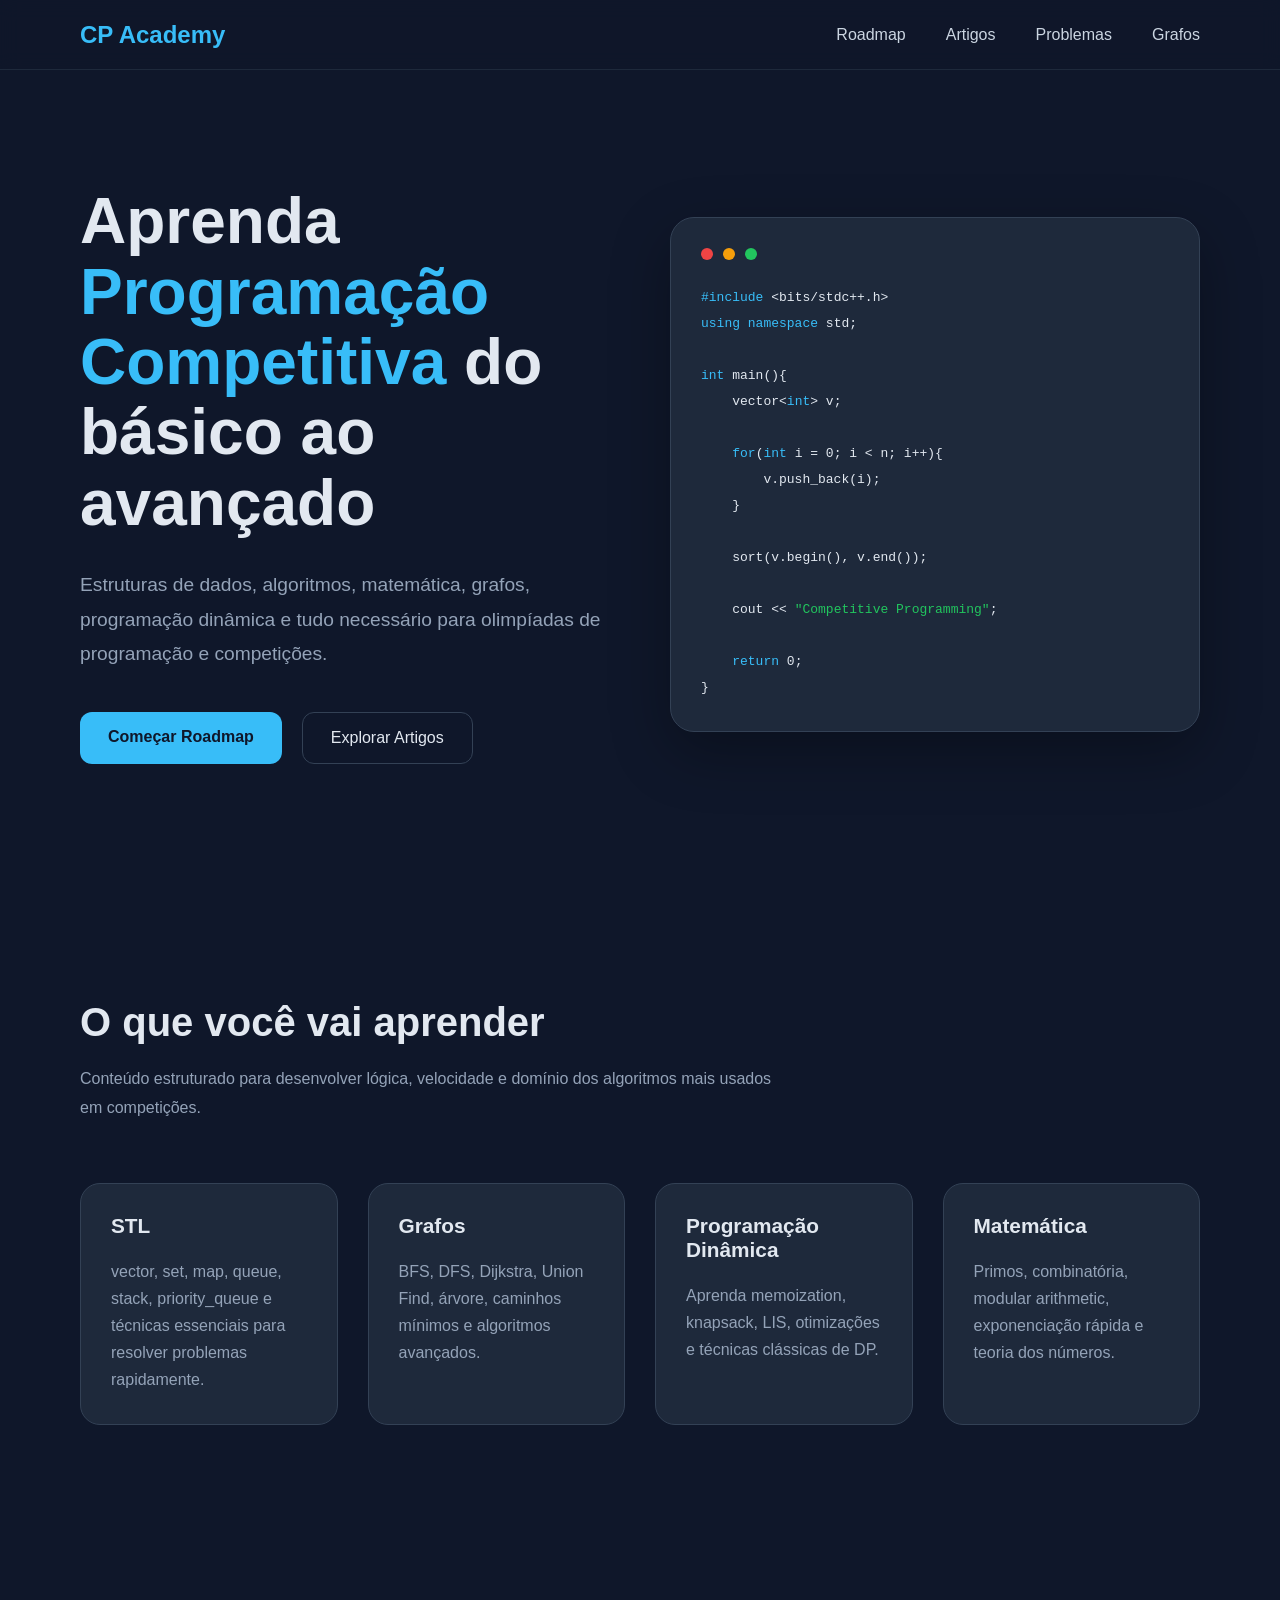
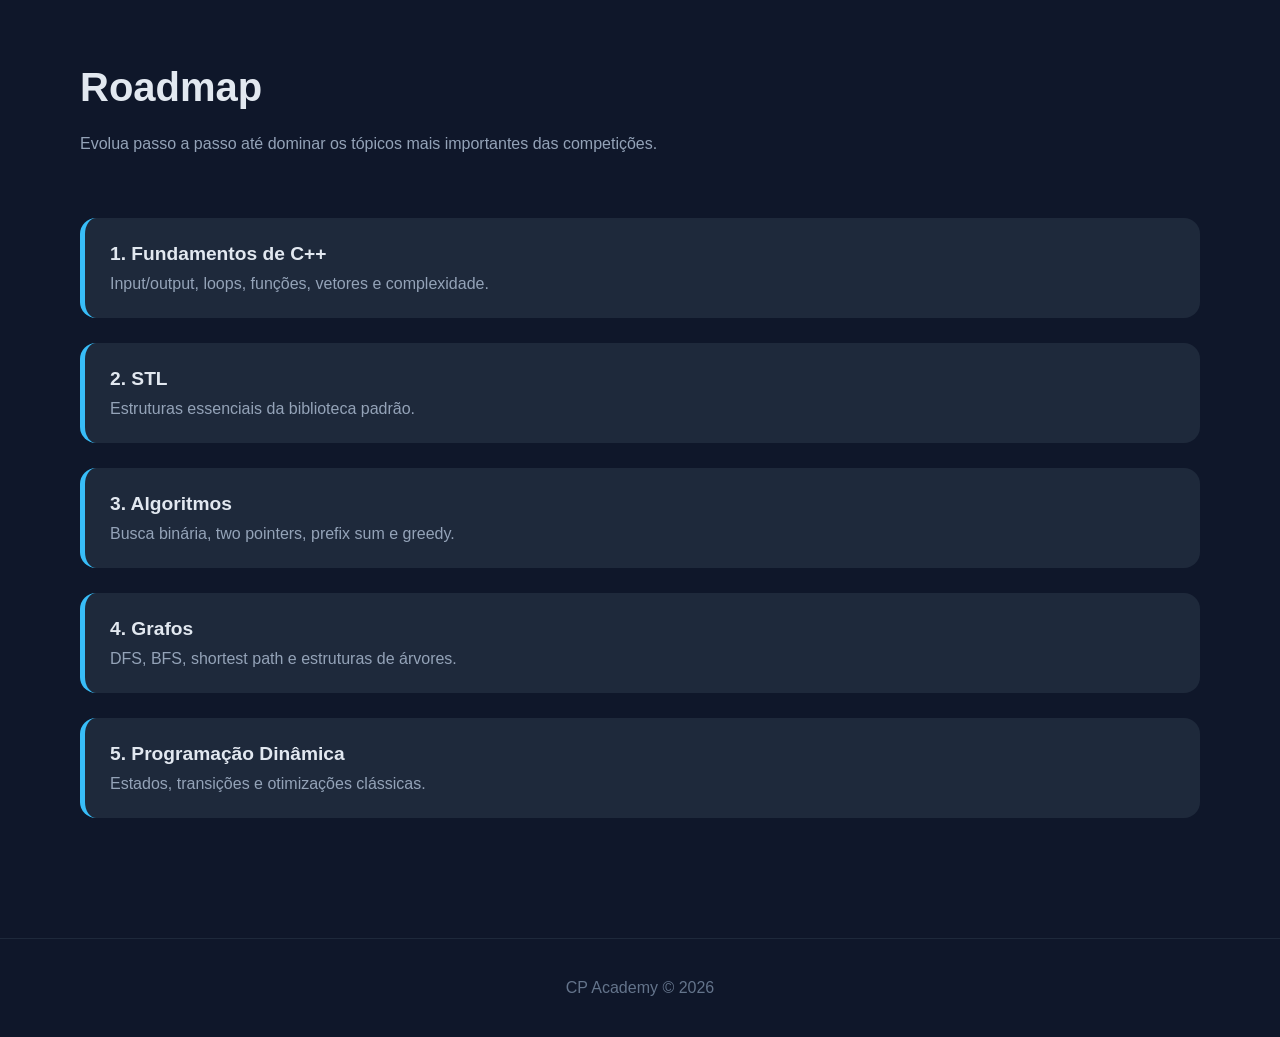
==== index.html @ 8ded0544 "adicionando as pastas" ====
<!DOCTYPE html>
<html lang="pt-BR">
<head>
    <meta charset="UTF-8" />
    <meta name="viewport" content="width=device-width, initial-scale=1.0" />

    <title>CP Academy</title>

    <link rel="stylesheet" href="assets/css/global.css" />
    <link rel="stylesheet" href="assets/css/layout.css" />

    <link rel="preconnect" href="https://fonts.googleapis.com">
    <link rel="preconnect" href="https://fonts.gstatic.com" crossorigin>

    <style>
        *{
            margin:0;
            padding:0;
            box-sizing:border-box;
        }

        body{
            background:#0F172A;
            color:#E2E8F0;
            font-family:Arial, Helvetica, sans-serif;
            overflow-x:hidden;
        }

        a{
            text-decoration:none;
            color:inherit;
        }

        .navbar{
            width:100%;
            height:70px;

            display:flex;
            align-items:center;
            justify-content:space-between;

            padding:0 80px;

            border-bottom:1px solid #1E293B;

            position:sticky;
            top:0;

            background:#0F172Aee;
            backdrop-filter:blur(10px);

            z-index:1000;
        }

        .logo{
            font-size:1.5rem;
            font-weight:700;
            color:#38BDF8;
        }

        .nav-links{
            display:flex;
            gap:40px;
        }

        .nav-links a{
            transition:0.2s;
            color:#CBD5E1;
        }

        .nav-links a:hover{
            color:#38BDF8;
        }

        .hero{
            width:100%;
            min-height:90vh;

            display:flex;
            align-items:center;
            justify-content:center;

            padding:80px;
        }

        .hero-content{
            max-width:1200px;
            width:100%;

            display:grid;
            grid-template-columns:1fr 1fr;
            gap:60px;
            align-items:center;
        }

        .hero-text h1{
            font-size:4rem;
            line-height:1.1;
            margin-bottom:30px;
        }

        .hero-text span{
            color:#38BDF8;
        }

        .hero-text p{
            color:#94A3B8;
            font-size:1.2rem;
            line-height:1.8;
            margin-bottom:40px;
        }

        .buttons{
            display:flex;
            gap:20px;
        }

        .primary-btn{
            background:#38BDF8;
            color:#0F172A;

            padding:16px 28px;

            border-radius:12px;

            font-weight:700;

            transition:0.2s;
        }

        .primary-btn:hover{
            transform:translateY(-2px);
        }

        .secondary-btn{
            border:1px solid #334155;

            padding:16px 28px;

            border-radius:12px;

            transition:0.2s;
        }

        .secondary-btn:hover{
            border-color:#38BDF8;
            color:#38BDF8;
        }

        .hero-card{
            background:#1E293B;

            border:1px solid #334155;

            border-radius:24px;

            padding:30px;

            box-shadow:0 20px 60px rgba(0,0,0,0.3);
        }

        .editor-top{
            display:flex;
            gap:10px;
            margin-bottom:25px;
        }

        .dot{
            width:12px;
            height:12px;
            border-radius:50%;
        }

        .red{
            background:#EF4444;
        }

        .yellow{
            background:#F59E0B;
        }

        .green{
            background:#22C55E;
        }

        .code{
            font-family:monospace;
            line-height:2;
            color:#E2E8F0;
        }

        .blue{
            color:#38BDF8;
        }

        .green-text{
            color:#22C55E;
        }

        .purple{
            color:#A78BFA;
        }

        .section{
            padding:120px 80px;
        }

        .section-title{
            font-size:2.5rem;
            margin-bottom:20px;
        }

        .section-subtitle{
            color:#94A3B8;
            margin-bottom:60px;
            max-width:700px;
            line-height:1.8;
        }

        .cards{
            display:grid;
            grid-template-columns:repeat(auto-fit,minmax(250px,1fr));
            gap:30px;
        }

        .card{
            background:#1E293B;

            border:1px solid #334155;

            border-radius:20px;

            padding:30px;

            transition:0.2s;
        }

        .card:hover{
            transform:translateY(-5px);
            border-color:#38BDF8;
        }

        .card h3{
            margin-bottom:20px;
            font-size:1.3rem;
        }

        .card p{
            color:#94A3B8;
            line-height:1.7;
        }

        .roadmap{
            display:flex;
            flex-direction:column;
            gap:25px;

            margin-top:50px;
        }

        .roadmap-item{
            background:#1E293B;

            border-left:5px solid #38BDF8;

            padding:25px;

            border-radius:16px;
        }

        .roadmap-item h4{
            margin-bottom:10px;
            font-size:1.2rem;
        }

        .roadmap-item p{
            color:#94A3B8;
        }

        footer{
            border-top:1px solid #1E293B;

            padding:40px 80px;

            color:#64748B;

            text-align:center;
        }

        @media(max-width:900px){

            .navbar{
                padding:0 25px;
            }

            .hero{
                padding:40px 25px;
            }

            .hero-content{
                grid-template-columns:1fr;
            }

            .hero-text h1{
                font-size:2.8rem;
            }

            .section{
                padding:80px 25px;
            }

            .buttons{
                flex-direction:column;
            }
        }
    </style>
</head>
<body>

    <nav class="navbar">

        <div class="logo">
            CP Academy
        </div>

        <div class="nav-links">
            <a href="#">Roadmap</a>
            <a href="#">Artigos</a>
            <a href="#">Problemas</a>
            <a href="#">Grafos</a>
        </div>

    </nav>

    <section class="hero">

        <div class="hero-content">

            <div class="hero-text">

                <h1>
                    Aprenda <span>Programação Competitiva</span> do básico ao avançado
                </h1>

                <p>
                    Estruturas de dados, algoritmos, matemática, grafos, programação dinâmica
                    e tudo necessário para olimpíadas de programação e competições.
                </p>

                <div class="buttons">

                    <a class="primary-btn" href="#">
                        Começar Roadmap
                    </a>

                    <a class="secondary-btn" href="#">
                        Explorar Artigos
                    </a>

                </div>

            </div>

            <div class="hero-card">

                <div class="editor-top">

                    <div class="dot red"></div>
                    <div class="dot yellow"></div>
                    <div class="dot green"></div>

                </div>

                <div class="code">

<span class="blue">#include</span> &lt;bits/stdc++.h&gt;<br>
<span class="blue">using namespace</span> std;<br><br>

<span class="blue">int</span> main(){<br>

&nbsp;&nbsp;&nbsp;&nbsp;vector&lt;<span class="blue">int</span>&gt; v;<br><br>

&nbsp;&nbsp;&nbsp;&nbsp;<span class="blue">for</span>(<span class="blue">int</span> i = 0; i &lt; n; i++){<br>
&nbsp;&nbsp;&nbsp;&nbsp;&nbsp;&nbsp;&nbsp;&nbsp;v.push_back(i);<br>
&nbsp;&nbsp;&nbsp;&nbsp;}<br><br>

&nbsp;&nbsp;&nbsp;&nbsp;sort(v.begin(), v.end());<br><br>

&nbsp;&nbsp;&nbsp;&nbsp;cout &lt;&lt; <span class="green-text">"Competitive Programming"</span>;<br><br>

&nbsp;&nbsp;&nbsp;&nbsp;<span class="blue">return</span> 0;<br>
}

                </div>

            </div>

        </div>

    </section>

    <section class="section">

        <h2 class="section-title">
            O que você vai aprender
        </h2>

        <p class="section-subtitle">
            Conteúdo estruturado para desenvolver lógica, velocidade e domínio dos algoritmos mais usados em competições.
        </p>

        <div class="cards">

            <div class="card">
                <h3>STL</h3>

                <p>
                    vector, set, map, queue, stack, priority_queue e técnicas essenciais para resolver problemas rapidamente.
                </p>
            </div>

            <div class="card">
                <h3>Grafos</h3>

                <p>
                    BFS, DFS, Dijkstra, Union Find, árvore, caminhos mínimos e algoritmos avançados.
                </p>
            </div>

            <div class="card">
                <h3>Programação Dinâmica</h3>

                <p>
                    Aprenda memoization, knapsack, LIS, otimizações e técnicas clássicas de DP.
                </p>
            </div>

            <div class="card">
                <h3>Matemática</h3>

                <p>
                    Primos, combinatória, modular arithmetic, exponenciação rápida e teoria dos números.
                </p>
            </div>

        </div>

    </section>

    <section class="section">

        <h2 class="section-title">
            Roadmap
        </h2>

        <p class="section-subtitle">
            Evolua passo a passo até dominar os tópicos mais importantes das competições.
        </p>

        <div class="roadmap">

            <div class="roadmap-item">
                <h4>1. Fundamentos de C++</h4>
                <p>Input/output, loops, funções, vetores e complexidade.</p>
            </div>

            <div class="roadmap-item">
                <h4>2. STL</h4>
                <p>Estruturas essenciais da biblioteca padrão.</p>
            </div>

            <div class="roadmap-item">
                <h4>3. Algoritmos</h4>
                <p>Busca binária, two pointers, prefix sum e greedy.</p>
            </div>

            <div class="roadmap-item">
                <h4>4. Grafos</h4>
                <p>DFS, BFS, shortest path e estruturas de árvores.</p>
            </div>

            <div class="roadmap-item">
                <h4>5. Programação Dinâmica</h4>
                <p>Estados, transições e otimizações clássicas.</p>
            </div>

        </div>

    </section>

    <footer>
        CP Academy © 2026
    </footer>

</body>
</html>
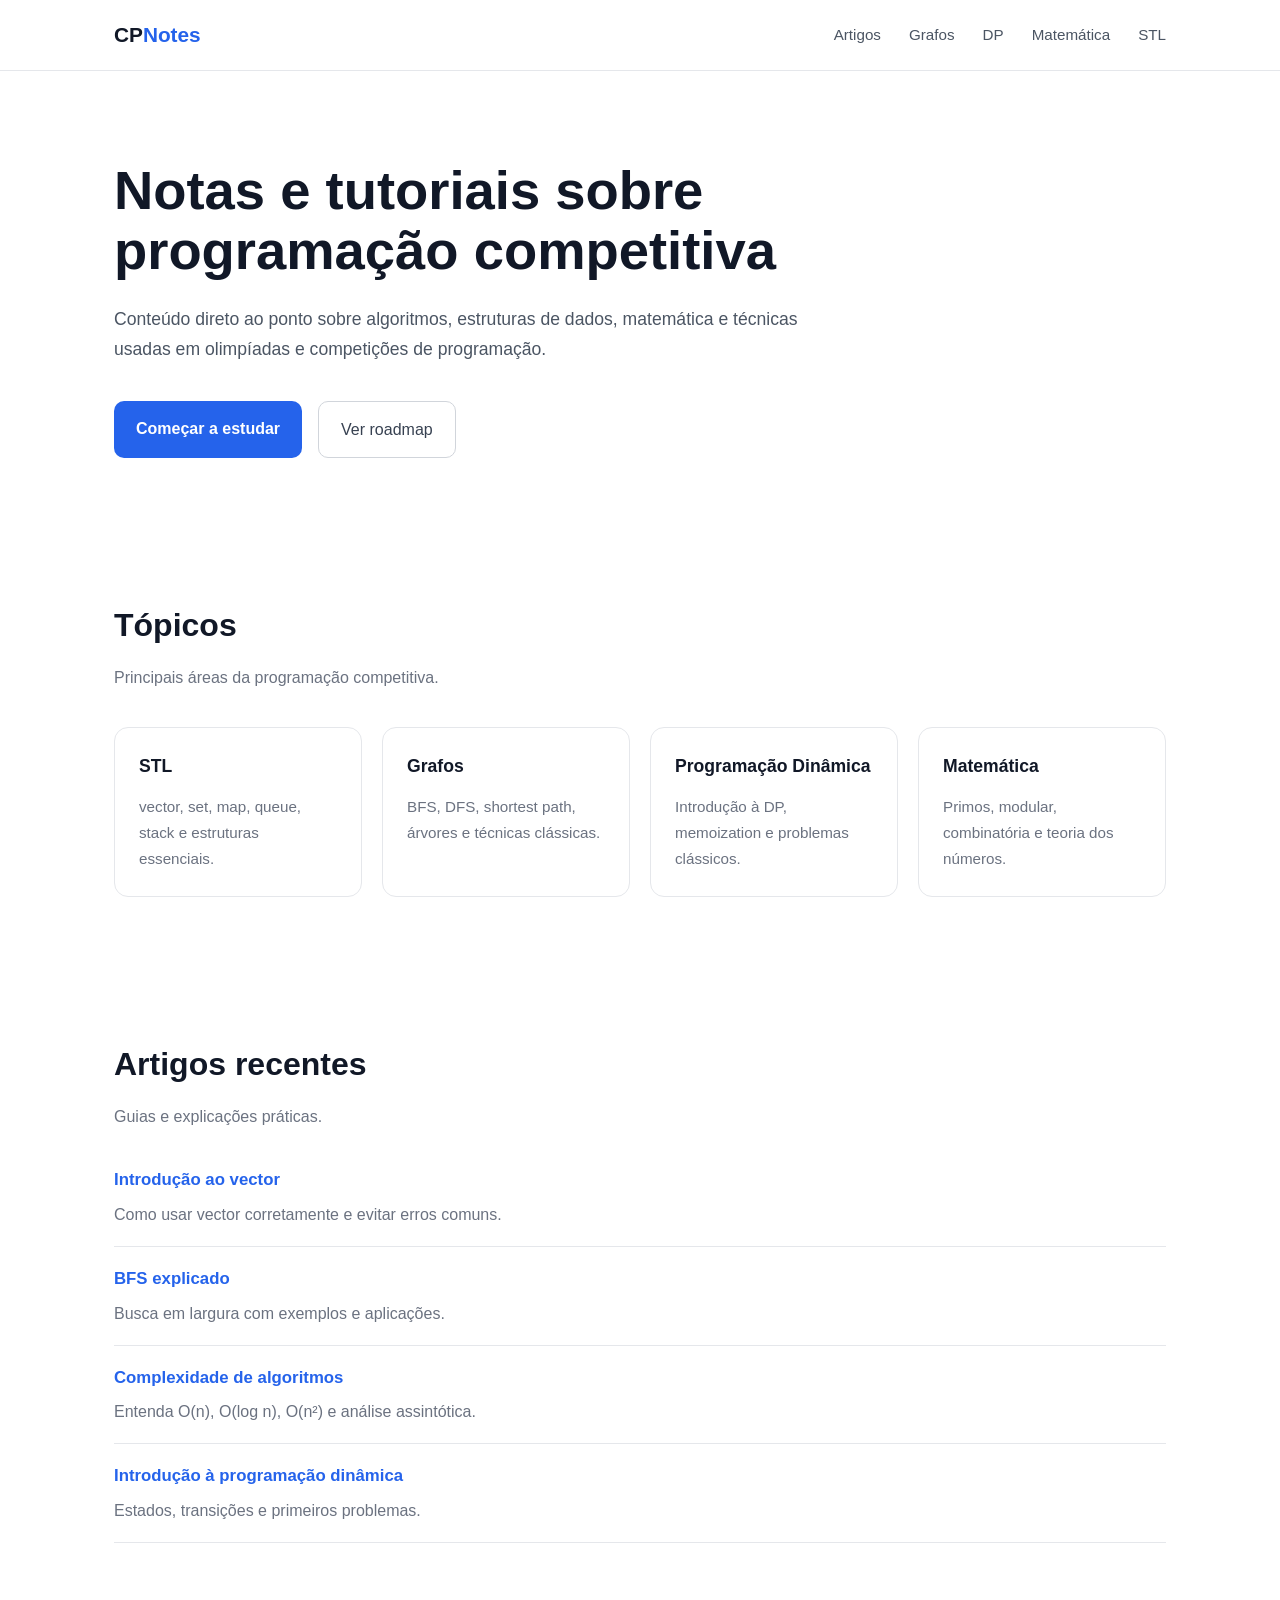
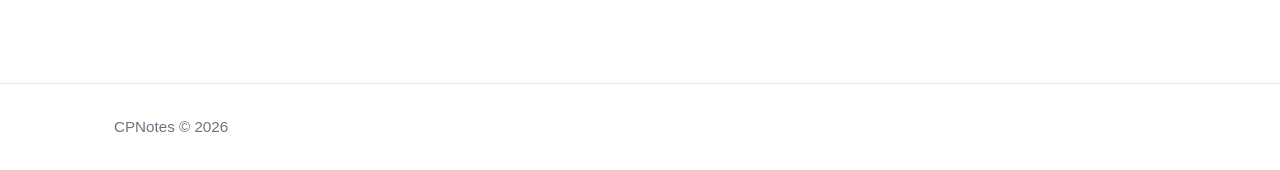
==== commit aa5d6aa1: "Update index.html" ====
--- a/index.html
+++ b/index.html
@@ -1,18 +1,13 @@
 <!DOCTYPE html>
 <html lang="pt-BR">
 <head>
-    <meta charset="UTF-8" />
-    <meta name="viewport" content="width=device-width, initial-scale=1.0" />
-
-    <title>CP Academy</title>
-
-    <link rel="stylesheet" href="assets/css/global.css" />
-    <link rel="stylesheet" href="assets/css/layout.css" />
-
-    <link rel="preconnect" href="https://fonts.googleapis.com">
-    <link rel="preconnect" href="https://fonts.gstatic.com" crossorigin>
+    <meta charset="UTF-8">
+    <meta name="viewport" content="width=device-width, initial-scale=1.0">
+
+    <title>CP Notes</title>
 
     <style>
+
         *{
             margin:0;
             padding:0;
@@ -20,10 +15,11 @@
         }
 
         body{
-            background:#0F172A;
-            color:#E2E8F0;
+            background:#ffffff;
+            color:#111827;
+
             font-family:Arial, Helvetica, sans-serif;
-            overflow-x:hidden;
+            line-height:1.7;
         }
 
         a{
@@ -31,465 +27,381 @@
             color:inherit;
         }
 
+        .container{
+            width:100%;
+            max-width:1100px;
+            margin:auto;
+            padding:0 24px;
+        }
+
+        header{
+            border-bottom:1px solid #e5e7eb;
+            background:white;
+        }
+
         .navbar{
-            width:100%;
             height:70px;
 
             display:flex;
             align-items:center;
             justify-content:space-between;
-
-            padding:0 80px;
-
-            border-bottom:1px solid #1E293B;
-
-            position:sticky;
-            top:0;
-
-            background:#0F172Aee;
-            backdrop-filter:blur(10px);
-
-            z-index:1000;
         }
 
         .logo{
-            font-size:1.5rem;
-            font-weight:700;
-            color:#38BDF8;
+            font-size:1.3rem;
+            font-weight:bold;
+        }
+
+        .logo span{
+            color:#2563eb;
         }
 
         .nav-links{
             display:flex;
-            gap:40px;
-        }
-
-        .nav-links a{
+            gap:28px;
+
+            color:#4b5563;
+            font-size:0.95rem;
+        }
+
+        .nav-links a:hover{
+            color:#2563eb;
+        }
+
+        .hero{
+            padding:90px 0 70px 0;
+        }
+
+        .hero h1{
+            font-size:3.4rem;
+            line-height:1.1;
+
+            max-width:750px;
+
+            margin-bottom:24px;
+        }
+
+        .hero p{
+            max-width:720px;
+
+            color:#4b5563;
+            font-size:1.1rem;
+
+            margin-bottom:36px;
+        }
+
+        .hero-buttons{
+            display:flex;
+            gap:16px;
+        }
+
+        .primary-btn{
+            background:#2563eb;
+            color:white;
+
+            padding:14px 22px;
+
+            border-radius:10px;
+
+            font-weight:600;
+        }
+
+        .secondary-btn{
+            border:1px solid #d1d5db;
+
+            padding:14px 22px;
+
+            border-radius:10px;
+
+            color:#374151;
+        }
+
+        .primary-btn:hover,
+        .secondary-btn:hover{
+            opacity:0.9;
+        }
+
+        .section{
+            padding:70px 0;
+        }
+
+        .section-title{
+            font-size:2rem;
+            margin-bottom:12px;
+        }
+
+        .section-subtitle{
+            color:#6b7280;
+            margin-bottom:36px;
+        }
+
+        .topics{
+            display:grid;
+
+            grid-template-columns:repeat(auto-fit,minmax(240px,1fr));
+
+            gap:20px;
+        }
+
+        .topic-card{
+            border:1px solid #e5e7eb;
+
+            border-radius:14px;
+
+            padding:24px;
+
             transition:0.2s;
-            color:#CBD5E1;
-        }
-
-        .nav-links a:hover{
-            color:#38BDF8;
-        }
-
-        .hero{
-            width:100%;
-            min-height:90vh;
-
-            display:flex;
-            align-items:center;
-            justify-content:center;
-
-            padding:80px;
-        }
-
-        .hero-content{
-            max-width:1200px;
-            width:100%;
-
-            display:grid;
-            grid-template-columns:1fr 1fr;
-            gap:60px;
-            align-items:center;
-        }
-
-        .hero-text h1{
-            font-size:4rem;
-            line-height:1.1;
-            margin-bottom:30px;
-        }
-
-        .hero-text span{
-            color:#38BDF8;
-        }
-
-        .hero-text p{
-            color:#94A3B8;
-            font-size:1.2rem;
-            line-height:1.8;
-            margin-bottom:40px;
-        }
-
-        .buttons{
-            display:flex;
-            gap:20px;
-        }
-
-        .primary-btn{
-            background:#38BDF8;
-            color:#0F172A;
-
-            padding:16px 28px;
-
-            border-radius:12px;
-
-            font-weight:700;
-
-            transition:0.2s;
-        }
-
-        .primary-btn:hover{
+        }
+
+        .topic-card:hover{
+            border-color:#2563eb;
             transform:translateY(-2px);
         }
 
-        .secondary-btn{
-            border:1px solid #334155;
-
-            padding:16px 28px;
-
-            border-radius:12px;
-
-            transition:0.2s;
-        }
-
-        .secondary-btn:hover{
-            border-color:#38BDF8;
-            color:#38BDF8;
-        }
-
-        .hero-card{
-            background:#1E293B;
-
-            border:1px solid #334155;
-
-            border-radius:24px;
-
-            padding:30px;
-
-            box-shadow:0 20px 60px rgba(0,0,0,0.3);
-        }
-
-        .editor-top{
-            display:flex;
-            gap:10px;
-            margin-bottom:25px;
-        }
-
-        .dot{
-            width:12px;
-            height:12px;
-            border-radius:50%;
-        }
-
-        .red{
-            background:#EF4444;
-        }
-
-        .yellow{
-            background:#F59E0B;
-        }
-
-        .green{
-            background:#22C55E;
-        }
-
-        .code{
-            font-family:monospace;
-            line-height:2;
-            color:#E2E8F0;
-        }
-
-        .blue{
-            color:#38BDF8;
-        }
-
-        .green-text{
-            color:#22C55E;
-        }
-
-        .purple{
-            color:#A78BFA;
-        }
-
-        .section{
-            padding:120px 80px;
-        }
-
-        .section-title{
-            font-size:2.5rem;
-            margin-bottom:20px;
-        }
-
-        .section-subtitle{
-            color:#94A3B8;
-            margin-bottom:60px;
-            max-width:700px;
-            line-height:1.8;
-        }
-
-        .cards{
-            display:grid;
-            grid-template-columns:repeat(auto-fit,minmax(250px,1fr));
-            gap:30px;
-        }
-
-        .card{
-            background:#1E293B;
-
-            border:1px solid #334155;
-
-            border-radius:20px;
-
-            padding:30px;
-
-            transition:0.2s;
-        }
-
-        .card:hover{
-            transform:translateY(-5px);
-            border-color:#38BDF8;
-        }
-
-        .card h3{
-            margin-bottom:20px;
-            font-size:1.3rem;
-        }
-
-        .card p{
-            color:#94A3B8;
-            line-height:1.7;
-        }
-
-        .roadmap{
+        .topic-card h3{
+            margin-bottom:12px;
+            font-size:1.1rem;
+        }
+
+        .topic-card p{
+            color:#6b7280;
+            font-size:0.95rem;
+        }
+
+        .articles{
             display:flex;
             flex-direction:column;
-            gap:25px;
-
-            margin-top:50px;
-        }
-
-        .roadmap-item{
-            background:#1E293B;
-
-            border-left:5px solid #38BDF8;
-
-            padding:25px;
-
-            border-radius:16px;
-        }
-
-        .roadmap-item h4{
-            margin-bottom:10px;
-            font-size:1.2rem;
-        }
-
-        .roadmap-item p{
-            color:#94A3B8;
+            gap:18px;
+        }
+
+        .article{
+            border-bottom:1px solid #e5e7eb;
+            padding-bottom:18px;
+        }
+
+        .article a{
+            color:#2563eb;
+            font-weight:600;
+            font-size:1.05rem;
+        }
+
+        .article p{
+            margin-top:6px;
+            color:#6b7280;
         }
 
         footer{
-            border-top:1px solid #1E293B;
-
-            padding:40px 80px;
-
-            color:#64748B;
-
-            text-align:center;
-        }
-
-        @media(max-width:900px){
+            border-top:1px solid #e5e7eb;
+
+            margin-top:70px;
+
+            padding:30px 0;
+
+            color:#6b7280;
+
+            font-size:0.95rem;
+        }
+
+        @media(max-width:800px){
 
             .navbar{
-                padding:0 25px;
+                flex-direction:column;
+                height:auto;
+
+                padding:20px 0;
+                gap:16px;
             }
 
-            .hero{
-                padding:40px 25px;
+            .hero h1{
+                font-size:2.5rem;
             }
 
-            .hero-content{
-                grid-template-columns:1fr;
-            }
-
-            .hero-text h1{
-                font-size:2.8rem;
-            }
-
-            .section{
-                padding:80px 25px;
-            }
-
-            .buttons{
+            .hero-buttons{
                 flex-direction:column;
             }
-        }
+
+            .nav-links{
+                flex-wrap:wrap;
+                justify-content:center;
+            }
+
+        }
+
     </style>
 </head>
 <body>
 
-    <nav class="navbar">
-
-        <div class="logo">
-            CP Academy
+    <header>
+
+        <div class="container navbar">
+
+            <div class="logo">
+                CP<span>Notes</span>
+            </div>
+
+            <nav class="nav-links">
+                <a href="#">Artigos</a>
+                <a href="#">Grafos</a>
+                <a href="#">DP</a>
+                <a href="#">Matemática</a>
+                <a href="#">STL</a>
+            </nav>
+
         </div>
 
-        <div class="nav-links">
-            <a href="#">Roadmap</a>
-            <a href="#">Artigos</a>
-            <a href="#">Problemas</a>
-            <a href="#">Grafos</a>
+    </header>
+
+    <main>
+
+        <section class="hero">
+
+            <div class="container">
+
+                <h1>
+                    Notas e tutoriais sobre programação competitiva
+                </h1>
+
+                <p>
+                    Conteúdo direto ao ponto sobre algoritmos, estruturas de dados,
+                    matemática e técnicas usadas em olimpíadas e competições de programação.
+                </p>
+
+                <div class="hero-buttons">
+
+                    <a href="#" class="primary-btn">
+                        Começar a estudar
+                    </a>
+
+                    <a href="#" class="secondary-btn">
+                        Ver roadmap
+                    </a>
+
+                </div>
+
+            </div>
+
+        </section>
+
+        <section class="section">
+
+            <div class="container">
+
+                <h2 class="section-title">
+                    Tópicos
+                </h2>
+
+                <p class="section-subtitle">
+                    Principais áreas da programação competitiva.
+                </p>
+
+                <div class="topics">
+
+                    <div class="topic-card">
+                        <h3>STL</h3>
+
+                        <p>
+                            vector, set, map, queue, stack e estruturas essenciais.
+                        </p>
+                    </div>
+
+                    <div class="topic-card">
+                        <h3>Grafos</h3>
+
+                        <p>
+                            BFS, DFS, shortest path, árvores e técnicas clássicas.
+                        </p>
+                    </div>
+
+                    <div class="topic-card">
+                        <h3>Programação Dinâmica</h3>
+
+                        <p>
+                            Introdução à DP, memoization e problemas clássicos.
+                        </p>
+                    </div>
+
+                    <div class="topic-card">
+                        <h3>Matemática</h3>
+
+                        <p>
+                            Primos, modular, combinatória e teoria dos números.
+                        </p>
+                    </div>
+
+                </div>
+
+            </div>
+
+        </section>
+
+        <section class="section">
+
+            <div class="container">
+
+                <h2 class="section-title">
+                    Artigos recentes
+                </h2>
+
+                <p class="section-subtitle">
+                    Guias e explicações práticas.
+                </p>
+
+                <div class="articles">
+
+                    <div class="article">
+                        <a href="#">
+                            Introdução ao vector
+                        </a>
+
+                        <p>
+                            Como usar vector corretamente e evitar erros comuns.
+                        </p>
+                    </div>
+
+                    <div class="article">
+                        <a href="#">
+                            BFS explicado
+                        </a>
+
+                        <p>
+                            Busca em largura com exemplos e aplicações.
+                        </p>
+                    </div>
+
+                    <div class="article">
+                        <a href="#">
+                            Complexidade de algoritmos
+                        </a>
+
+                        <p>
+                            Entenda O(n), O(log n), O(n²) e análise assintótica.
+                        </p>
+                    </div>
+
+                    <div class="article">
+                        <a href="#">
+                            Introdução à programação dinâmica
+                        </a>
+
+                        <p>
+                            Estados, transições e primeiros problemas.
+                        </p>
+                    </div>
+
+                </div>
+
+            </div>
+
+        </section>
+
+    </main>
+
+    <footer>
+
+        <div class="container">
+            CPNotes © 2026
         </div>
 
-    </nav>
-
-    <section class="hero">
-
-        <div class="hero-content">
-
-            <div class="hero-text">
-
-                <h1>
-                    Aprenda <span>Programação Competitiva</span> do básico ao avançado
-                </h1>
-
-                <p>
-                    Estruturas de dados, algoritmos, matemática, grafos, programação dinâmica
-                    e tudo necessário para olimpíadas de programação e competições.
-                </p>
-
-                <div class="buttons">
-
-                    <a class="primary-btn" href="#">
-                        Começar Roadmap
-                    </a>
-
-                    <a class="secondary-btn" href="#">
-                        Explorar Artigos
-                    </a>
-
-                </div>
-
-            </div>
-
-            <div class="hero-card">
-
-                <div class="editor-top">
-
-                    <div class="dot red"></div>
-                    <div class="dot yellow"></div>
-                    <div class="dot green"></div>
-
-                </div>
-
-                <div class="code">
-
-<span class="blue">#include</span> &lt;bits/stdc++.h&gt;<br>
-<span class="blue">using namespace</span> std;<br><br>
-
-<span class="blue">int</span> main(){<br>
-
-&nbsp;&nbsp;&nbsp;&nbsp;vector&lt;<span class="blue">int</span>&gt; v;<br><br>
-
-&nbsp;&nbsp;&nbsp;&nbsp;<span class="blue">for</span>(<span class="blue">int</span> i = 0; i &lt; n; i++){<br>
-&nbsp;&nbsp;&nbsp;&nbsp;&nbsp;&nbsp;&nbsp;&nbsp;v.push_back(i);<br>
-&nbsp;&nbsp;&nbsp;&nbsp;}<br><br>
-
-&nbsp;&nbsp;&nbsp;&nbsp;sort(v.begin(), v.end());<br><br>
-
-&nbsp;&nbsp;&nbsp;&nbsp;cout &lt;&lt; <span class="green-text">"Competitive Programming"</span>;<br><br>
-
-&nbsp;&nbsp;&nbsp;&nbsp;<span class="blue">return</span> 0;<br>
-}
-
-                </div>
-
-            </div>
-
-        </div>
-
-    </section>
-
-    <section class="section">
-
-        <h2 class="section-title">
-            O que você vai aprender
-        </h2>
-
-        <p class="section-subtitle">
-            Conteúdo estruturado para desenvolver lógica, velocidade e domínio dos algoritmos mais usados em competições.
-        </p>
-
-        <div class="cards">
-
-            <div class="card">
-                <h3>STL</h3>
-
-                <p>
-                    vector, set, map, queue, stack, priority_queue e técnicas essenciais para resolver problemas rapidamente.
-                </p>
-            </div>
-
-            <div class="card">
-                <h3>Grafos</h3>
-
-                <p>
-                    BFS, DFS, Dijkstra, Union Find, árvore, caminhos mínimos e algoritmos avançados.
-                </p>
-            </div>
-
-            <div class="card">
-                <h3>Programação Dinâmica</h3>
-
-                <p>
-                    Aprenda memoization, knapsack, LIS, otimizações e técnicas clássicas de DP.
-                </p>
-            </div>
-
-            <div class="card">
-                <h3>Matemática</h3>
-
-                <p>
-                    Primos, combinatória, modular arithmetic, exponenciação rápida e teoria dos números.
-                </p>
-            </div>
-
-        </div>
-
-    </section>
-
-    <section class="section">
-
-        <h2 class="section-title">
-            Roadmap
-        </h2>
-
-        <p class="section-subtitle">
-            Evolua passo a passo até dominar os tópicos mais importantes das competições.
-        </p>
-
-        <div class="roadmap">
-
-            <div class="roadmap-item">
-                <h4>1. Fundamentos de C++</h4>
-                <p>Input/output, loops, funções, vetores e complexidade.</p>
-            </div>
-
-            <div class="roadmap-item">
-                <h4>2. STL</h4>
-                <p>Estruturas essenciais da biblioteca padrão.</p>
-            </div>
-
-            <div class="roadmap-item">
-                <h4>3. Algoritmos</h4>
-                <p>Busca binária, two pointers, prefix sum e greedy.</p>
-            </div>
-
-            <div class="roadmap-item">
-                <h4>4. Grafos</h4>
-                <p>DFS, BFS, shortest path e estruturas de árvores.</p>
-            </div>
-
-            <div class="roadmap-item">
-                <h4>5. Programação Dinâmica</h4>
-                <p>Estados, transições e otimizações clássicas.</p>
-            </div>
-
-        </div>
-
-    </section>
-
-    <footer>
-        CP Academy © 2026
     </footer>
 
 </body>
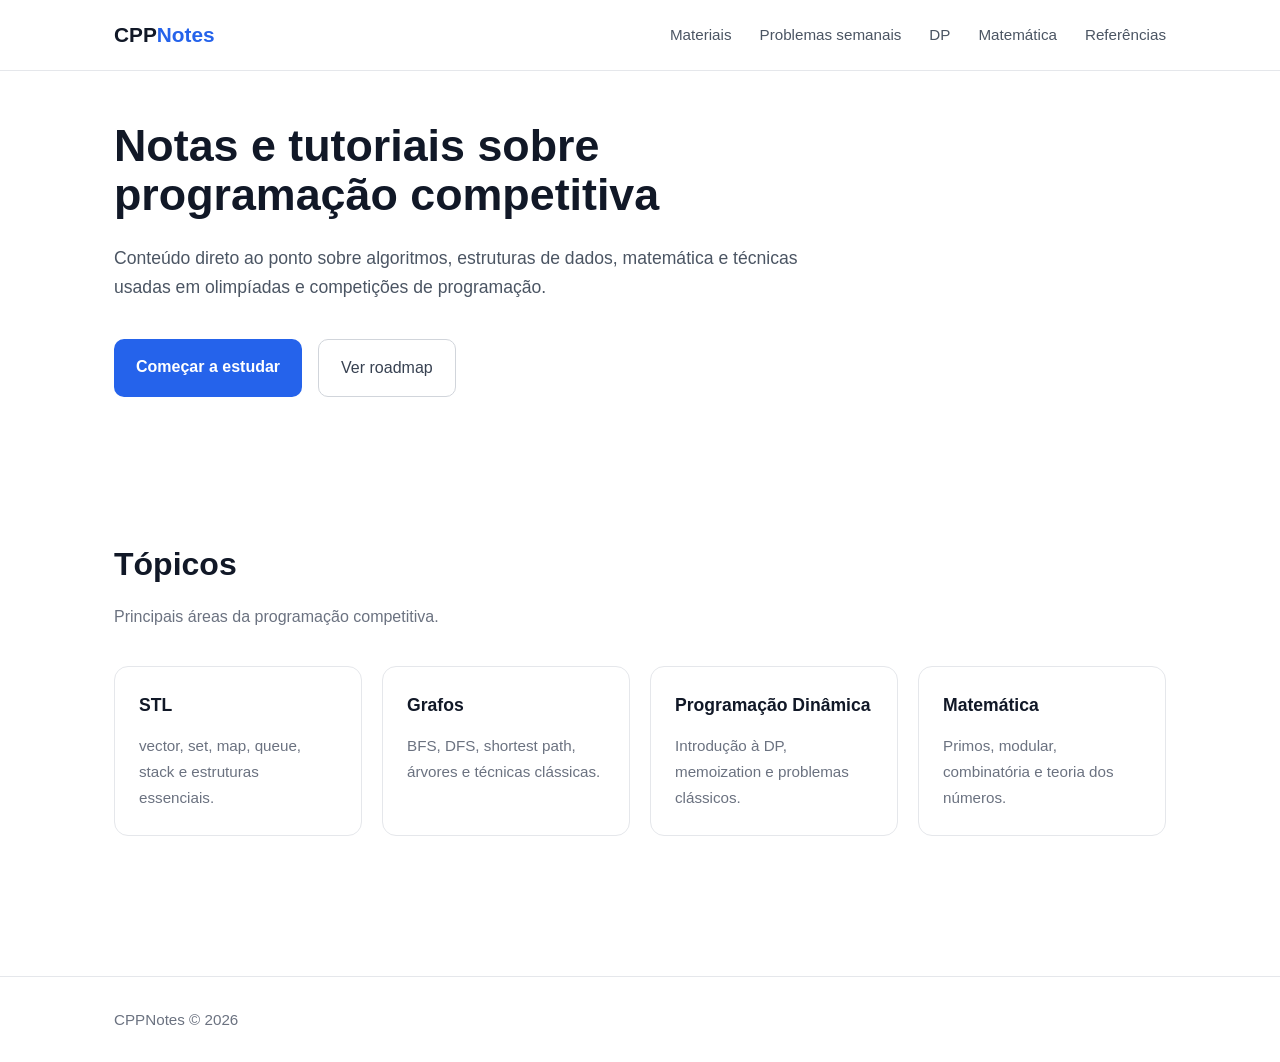
==== commit decb3f8e: "Update index.html" ====
--- a/index.html
+++ b/index.html
@@ -4,7 +4,7 @@
     <meta charset="UTF-8">
     <meta name="viewport" content="width=device-width, initial-scale=1.0">
 
-    <title>CP Notes</title>
+    <title>CPP Notes</title>
 
     <style>
 
@@ -69,11 +69,11 @@
         }
 
         .hero{
-            padding:90px 0 70px 0;
+            padding:50px 0 70px 0;
         }
 
         .hero h1{
-            font-size:3.4rem;
+            font-size:2.8rem;
             line-height:1.1;
 
             max-width:750px;
@@ -236,15 +236,16 @@
         <div class="container navbar">
 
             <div class="logo">
-                CP<span>Notes</span>
+                CPP<span>Notes</span>
             </div>
 
             <nav class="nav-links">
-                <a href="#">Artigos</a>
-                <a href="#">Grafos</a>
+                <a href="#">Materiais</a>
+                <a href="#">Problemas semanais</a>
                 <a href="#">DP</a>
                 <a href="#">Matemática</a>
-                <a href="#">STL</a>
+                <a href="#">Referências
+                </a>
             </nav>
 
         </div>
@@ -334,72 +335,14 @@
 
         </section>
 
-        <section class="section">
-
-            <div class="container">
-
-                <h2 class="section-title">
-                    Artigos recentes
-                </h2>
-
-                <p class="section-subtitle">
-                    Guias e explicações práticas.
-                </p>
-
-                <div class="articles">
-
-                    <div class="article">
-                        <a href="#">
-                            Introdução ao vector
-                        </a>
-
-                        <p>
-                            Como usar vector corretamente e evitar erros comuns.
-                        </p>
-                    </div>
-
-                    <div class="article">
-                        <a href="#">
-                            BFS explicado
-                        </a>
-
-                        <p>
-                            Busca em largura com exemplos e aplicações.
-                        </p>
-                    </div>
-
-                    <div class="article">
-                        <a href="#">
-                            Complexidade de algoritmos
-                        </a>
-
-                        <p>
-                            Entenda O(n), O(log n), O(n²) e análise assintótica.
-                        </p>
-                    </div>
-
-                    <div class="article">
-                        <a href="#">
-                            Introdução à programação dinâmica
-                        </a>
-
-                        <p>
-                            Estados, transições e primeiros problemas.
-                        </p>
-                    </div>
-
-                </div>
-
-            </div>
-
-        </section>
+        
 
     </main>
 
     <footer>
 
         <div class="container">
-            CPNotes © 2026
+            CPPNotes © 2026
         </div>
 
     </footer>
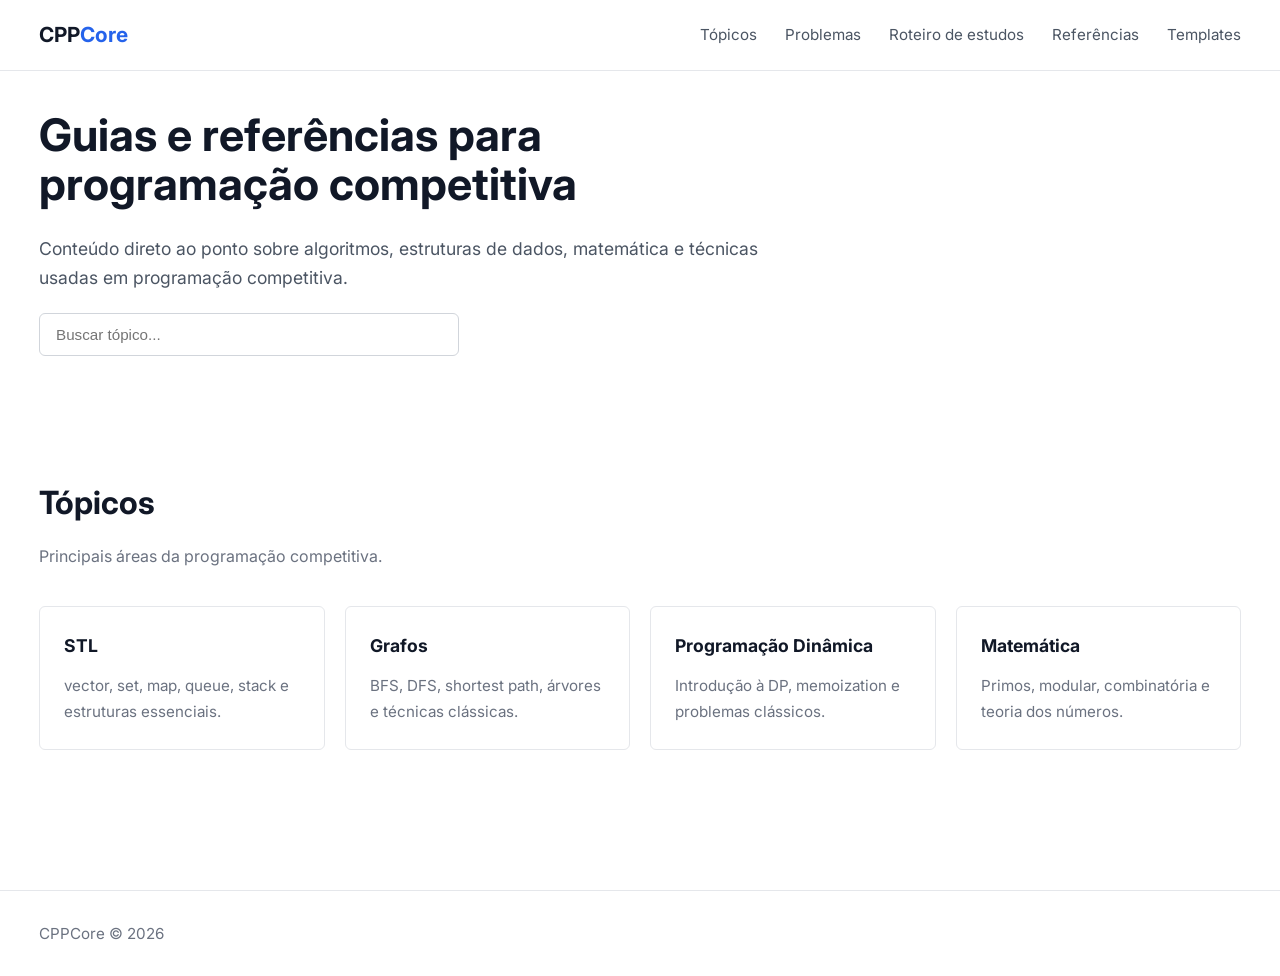
==== commit 426b4750: "Update index.html" ====
--- a/index.html
+++ b/index.html
@@ -3,11 +3,12 @@
 <head>
     <meta charset="UTF-8">
     <meta name="viewport" content="width=device-width, initial-scale=1.0">
-
-    <title>CPP Notes</title>
+    <link rel="preconnect" href="https://fonts.googleapis.com">
+    <link rel="preconnect" href="https://fonts.gstatic.com" crossorigin>
+    <link href="https://fonts.googleapis.com/css2?family=Inter:wght@400;500;600;700&display=swap" rel="stylesheet">
+    <title>CPP Core</title>
 
     <style>
-
         *{
             margin:0;
             padding:0;
@@ -17,8 +18,7 @@
         body{
             background:#ffffff;
             color:#111827;
-
-            font-family:Arial, Helvetica, sans-serif;
+            font-family:'Inter', sans-serif;
             line-height:1.7;
         }
 
@@ -29,7 +29,7 @@
 
         .container{
             width:100%;
-            max-width:1100px;
+            max-width:1250px;
             margin:auto;
             padding:0 24px;
         }
@@ -41,7 +41,6 @@
 
         .navbar{
             height:70px;
-
             display:flex;
             align-items:center;
             justify-content:space-between;
@@ -49,7 +48,7 @@
 
         .logo{
             font-size:1.3rem;
-            font-weight:bold;
+            font-weight:700;
         }
 
         .logo span{
@@ -59,9 +58,10 @@
         .nav-links{
             display:flex;
             gap:28px;
-
             color:#4b5563;
             font-size:0.95rem;
+            flex-wrap:wrap;
+            justify-content:center;
         }
 
         .nav-links a:hover{
@@ -69,56 +69,32 @@
         }
 
         .hero{
-            padding:50px 0 70px 0;
+            padding:40px 0 50px 0;
         }
 
         .hero h1{
             font-size:2.8rem;
             line-height:1.1;
-
             max-width:750px;
-
             margin-bottom:24px;
         }
 
         .hero p{
             max-width:720px;
-
             color:#4b5563;
             font-size:1.1rem;
-
-            margin-bottom:36px;
-        }
-
-        .hero-buttons{
-            display:flex;
-            gap:16px;
-        }
-
-        .primary-btn{
-            background:#2563eb;
-            color:white;
-
-            padding:14px 22px;
-
-            border-radius:10px;
-
-            font-weight:600;
-        }
-
-        .secondary-btn{
+            margin-bottom:20px;
+        }
+
+        .search{
+            width:100%;
+            max-width:420px;
+            padding:12px 16px;
             border:1px solid #d1d5db;
-
-            padding:14px 22px;
-
-            border-radius:10px;
-
-            color:#374151;
-        }
-
-        .primary-btn:hover,
-        .secondary-btn:hover{
-            opacity:0.9;
+            border-radius:6px;
+            font-size:0.95rem;
+            background:#ffffff;
+            color:#111827;
         }
 
         .section{
@@ -137,25 +113,20 @@
 
         .topics{
             display:grid;
-
             grid-template-columns:repeat(auto-fit,minmax(240px,1fr));
-
             gap:20px;
         }
 
         .topic-card{
             border:1px solid #e5e7eb;
-
-            border-radius:14px;
-
+            border-radius:6px;
             padding:24px;
-
             transition:0.2s;
         }
 
         .topic-card:hover{
             border-color:#2563eb;
-            transform:translateY(-2px);
+            background:#f8fafc;
         }
 
         .topic-card h3{
@@ -168,46 +139,18 @@
             font-size:0.95rem;
         }
 
-        .articles{
-            display:flex;
-            flex-direction:column;
-            gap:18px;
-        }
-
-        .article{
-            border-bottom:1px solid #e5e7eb;
-            padding-bottom:18px;
-        }
-
-        .article a{
-            color:#2563eb;
-            font-weight:600;
-            font-size:1.05rem;
-        }
-
-        .article p{
-            margin-top:6px;
-            color:#6b7280;
-        }
-
         footer{
             border-top:1px solid #e5e7eb;
-
             margin-top:70px;
-
             padding:30px 0;
-
             color:#6b7280;
-
             font-size:0.95rem;
         }
 
         @media(max-width:800px){
-
             .navbar{
                 flex-direction:column;
                 height:auto;
-
                 padding:20px 0;
                 gap:16px;
             }
@@ -215,78 +158,45 @@
             .hero h1{
                 font-size:2.5rem;
             }
-
-            .hero-buttons{
-                flex-direction:column;
-            }
-
-            .nav-links{
-                flex-wrap:wrap;
-                justify-content:center;
-            }
-
-        }
-
+        }
     </style>
 </head>
 <body>
 
     <header>
-
         <div class="container navbar">
-
             <div class="logo">
-                CPP<span>Notes</span>
+                CPP<span>Core</span>
             </div>
 
             <nav class="nav-links">
-                <a href="#">Materiais</a>
-                <a href="#">Problemas semanais</a>
-                <a href="#">DP</a>
-                <a href="#">Matemática</a>
-                <a href="#">Referências
-                </a>
+                <a href="#">Tópicos</a>
+                <a href="#">Problemas</a>
+                <a href="#">Roteiro de estudos</a>
+                <a href="#">Referências</a>
+                <a href="#">Templates</a>
             </nav>
-
         </div>
-
     </header>
 
     <main>
-
         <section class="hero">
-
             <div class="container">
-
                 <h1>
-                    Notas e tutoriais sobre programação competitiva
+                    Guias e referências para programação competitiva
                 </h1>
 
                 <p>
                     Conteúdo direto ao ponto sobre algoritmos, estruturas de dados,
-                    matemática e técnicas usadas em olimpíadas e competições de programação.
+                    matemática e técnicas usadas em programação competitiva.
                 </p>
 
-                <div class="hero-buttons">
-
-                    <a href="#" class="primary-btn">
-                        Começar a estudar
-                    </a>
-
-                    <a href="#" class="secondary-btn">
-                        Ver roadmap
-                    </a>
-
-                </div>
-
+                <input class="search" type="text" placeholder="Buscar tópico...">
             </div>
-
         </section>
 
         <section class="section">
-
             <div class="container">
-
                 <h2 class="section-title">
                     Tópicos
                 </h2>
@@ -296,10 +206,8 @@
                 </p>
 
                 <div class="topics">
-
                     <div class="topic-card">
                         <h3>STL</h3>
-
                         <p>
                             vector, set, map, queue, stack e estruturas essenciais.
                         </p>
@@ -307,7 +215,6 @@
 
                     <div class="topic-card">
                         <h3>Grafos</h3>
-
                         <p>
                             BFS, DFS, shortest path, árvores e técnicas clássicas.
                         </p>
@@ -315,7 +222,6 @@
 
                     <div class="topic-card">
                         <h3>Programação Dinâmica</h3>
-
                         <p>
                             Introdução à DP, memoization e problemas clássicos.
                         </p>
@@ -323,28 +229,19 @@
 
                     <div class="topic-card">
                         <h3>Matemática</h3>
-
                         <p>
                             Primos, modular, combinatória e teoria dos números.
                         </p>
                     </div>
-
                 </div>
-
             </div>
-
         </section>
-
-        
-
     </main>
 
     <footer>
-
         <div class="container">
-            CPPNotes © 2026
+            CPPCore © 2026
         </div>
-
     </footer>
 
 </body>
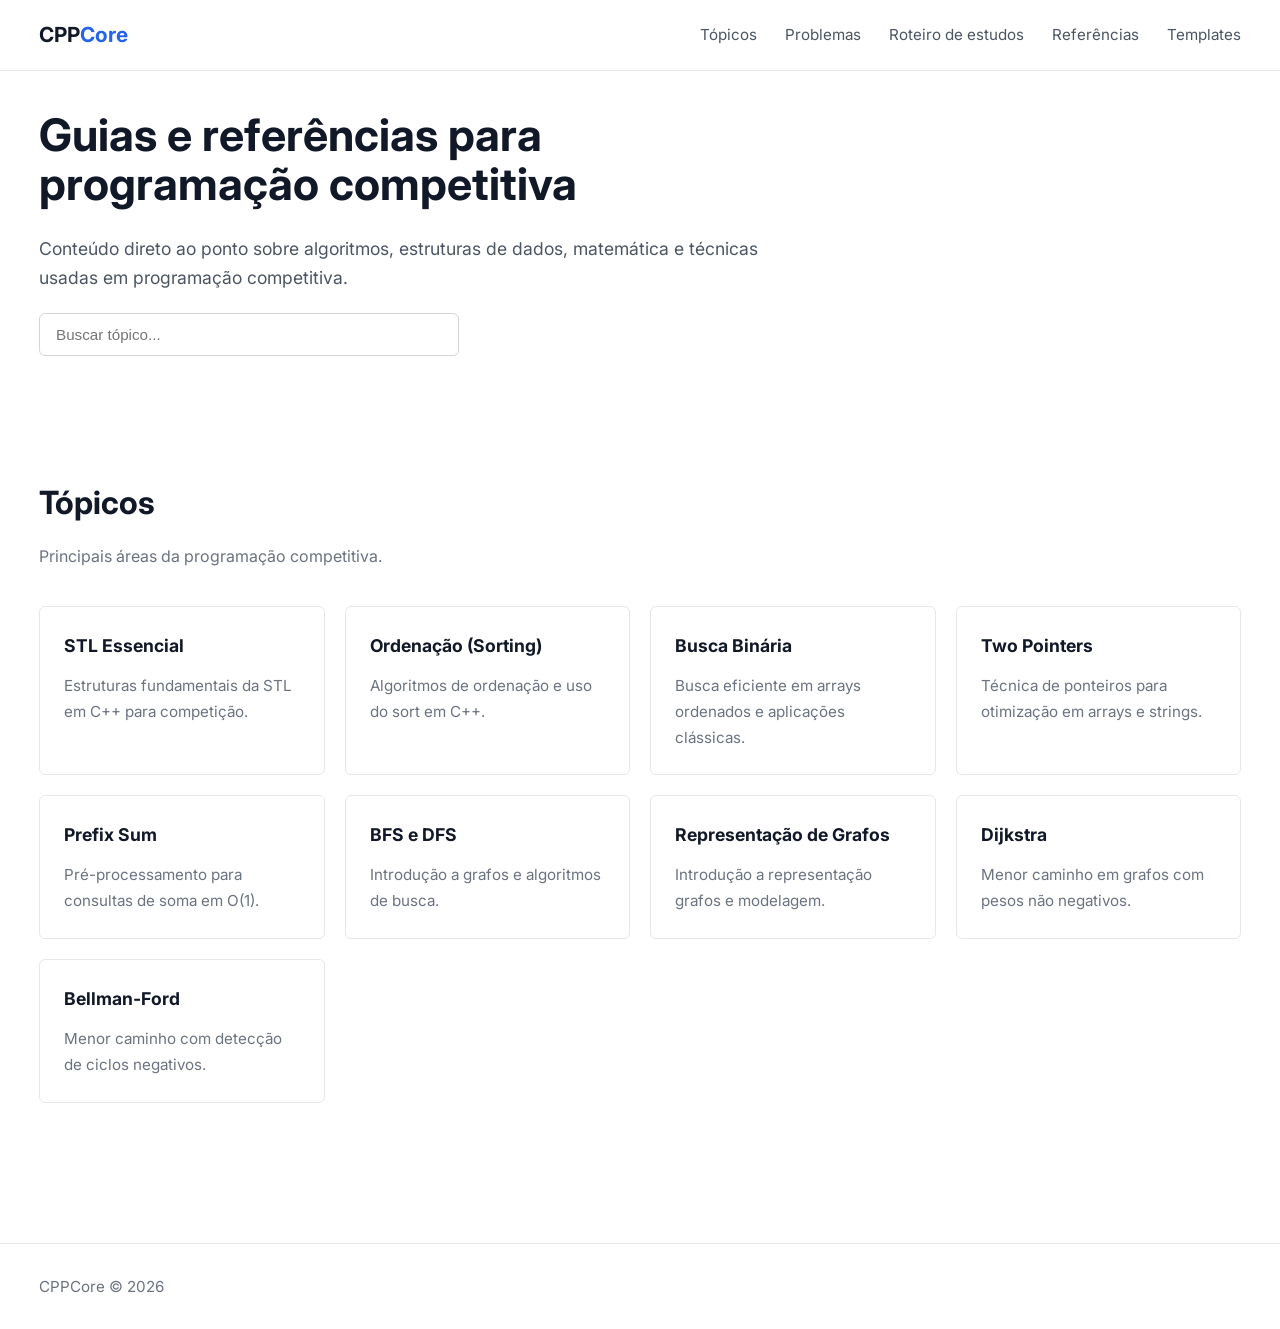
==== commit c491fc74: "coding" ====
--- a/index.html
+++ b/index.html
@@ -3,163 +3,16 @@
 <head>
     <meta charset="UTF-8">
     <meta name="viewport" content="width=device-width, initial-scale=1.0">
+
     <link rel="preconnect" href="https://fonts.googleapis.com">
     <link rel="preconnect" href="https://fonts.gstatic.com" crossorigin>
     <link href="https://fonts.googleapis.com/css2?family=Inter:wght@400;500;600;700&display=swap" rel="stylesheet">
+
+    <link rel="stylesheet" href="assets/css/global.css">
+
+
     <title>CPP Core</title>
-
-    <style>
-        *{
-            margin:0;
-            padding:0;
-            box-sizing:border-box;
-        }
-
-        body{
-            background:#ffffff;
-            color:#111827;
-            font-family:'Inter', sans-serif;
-            line-height:1.7;
-        }
-
-        a{
-            text-decoration:none;
-            color:inherit;
-        }
-
-        .container{
-            width:100%;
-            max-width:1250px;
-            margin:auto;
-            padding:0 24px;
-        }
-
-        header{
-            border-bottom:1px solid #e5e7eb;
-            background:white;
-        }
-
-        .navbar{
-            height:70px;
-            display:flex;
-            align-items:center;
-            justify-content:space-between;
-        }
-
-        .logo{
-            font-size:1.3rem;
-            font-weight:700;
-        }
-
-        .logo span{
-            color:#2563eb;
-        }
-
-        .nav-links{
-            display:flex;
-            gap:28px;
-            color:#4b5563;
-            font-size:0.95rem;
-            flex-wrap:wrap;
-            justify-content:center;
-        }
-
-        .nav-links a:hover{
-            color:#2563eb;
-        }
-
-        .hero{
-            padding:40px 0 50px 0;
-        }
-
-        .hero h1{
-            font-size:2.8rem;
-            line-height:1.1;
-            max-width:750px;
-            margin-bottom:24px;
-        }
-
-        .hero p{
-            max-width:720px;
-            color:#4b5563;
-            font-size:1.1rem;
-            margin-bottom:20px;
-        }
-
-        .search{
-            width:100%;
-            max-width:420px;
-            padding:12px 16px;
-            border:1px solid #d1d5db;
-            border-radius:6px;
-            font-size:0.95rem;
-            background:#ffffff;
-            color:#111827;
-        }
-
-        .section{
-            padding:70px 0;
-        }
-
-        .section-title{
-            font-size:2rem;
-            margin-bottom:12px;
-        }
-
-        .section-subtitle{
-            color:#6b7280;
-            margin-bottom:36px;
-        }
-
-        .topics{
-            display:grid;
-            grid-template-columns:repeat(auto-fit,minmax(240px,1fr));
-            gap:20px;
-        }
-
-        .topic-card{
-            border:1px solid #e5e7eb;
-            border-radius:6px;
-            padding:24px;
-            transition:0.2s;
-        }
-
-        .topic-card:hover{
-            border-color:#2563eb;
-            background:#f8fafc;
-        }
-
-        .topic-card h3{
-            margin-bottom:12px;
-            font-size:1.1rem;
-        }
-
-        .topic-card p{
-            color:#6b7280;
-            font-size:0.95rem;
-        }
-
-        footer{
-            border-top:1px solid #e5e7eb;
-            margin-top:70px;
-            padding:30px 0;
-            color:#6b7280;
-            font-size:0.95rem;
-        }
-
-        @media(max-width:800px){
-            .navbar{
-                flex-direction:column;
-                height:auto;
-                padding:20px 0;
-                gap:16px;
-            }
-
-            .hero h1{
-                font-size:2.5rem;
-            }
-        }
-    </style>
+    
 </head>
 <body>
 
@@ -170,11 +23,11 @@
             </div>
 
             <nav class="nav-links">
-                <a href="#">Tópicos</a>
-                <a href="#">Problemas</a>
-                <a href="#">Roteiro de estudos</a>
-                <a href="#">Referências</a>
-                <a href="#">Templates</a>
+                <a href="pages/topics.html">Tópicos</a>
+                <a href="pages/problems.html">Problemas</a>
+                <a href="pages/study-roadmap.html">Roteiro de estudos</a>
+                <a href="pages/references.html">Referências</a>
+                <a href="pages/templates.html">Templates</a>
             </nav>
         </div>
     </header>
@@ -191,7 +44,8 @@
                     matemática e técnicas usadas em programação competitiva.
                 </p>
 
-                <input class="search" type="text" placeholder="Buscar tópico...">
+                <input class="search" id="searchInput" type="text" placeholder="Buscar tópico...">
+                
             </div>
         </section>
 
@@ -205,35 +59,7 @@
                     Principais áreas da programação competitiva.
                 </p>
 
-                <div class="topics">
-                    <div class="topic-card">
-                        <h3>STL</h3>
-                        <p>
-                            vector, set, map, queue, stack e estruturas essenciais.
-                        </p>
-                    </div>
-
-                    <div class="topic-card">
-                        <h3>Grafos</h3>
-                        <p>
-                            BFS, DFS, shortest path, árvores e técnicas clássicas.
-                        </p>
-                    </div>
-
-                    <div class="topic-card">
-                        <h3>Programação Dinâmica</h3>
-                        <p>
-                            Introdução à DP, memoization e problemas clássicos.
-                        </p>
-                    </div>
-
-                    <div class="topic-card">
-                        <h3>Matemática</h3>
-                        <p>
-                            Primos, modular, combinatória e teoria dos números.
-                        </p>
-                    </div>
-                </div>
+                <div class="topics" id="articlesContainer"></div>
             </div>
         </section>
     </main>
@@ -243,6 +69,7 @@
             CPPCore © 2026
         </div>
     </footer>
-
+    <script src="assets/js/main.js"></script>
+    <script src="assets/js/articles.js"></script>
 </body>
 </html>
--- a/assets/css/global.css
+++ b/assets/css/global.css
@@ -0,0 +1,189 @@
+
+        *{
+            margin:0;
+            padding:0;
+            box-sizing:border-box;
+        }
+
+        body{
+            background:#ffffff;
+            color:#111827;
+            font-family:'Inter', sans-serif;
+            line-height:1.7;
+        }
+
+        a{
+            text-decoration:none;
+            color:inherit;
+        }
+
+        .container{
+            width:100%;
+            max-width:1250px;
+            margin:auto;
+            padding:0 24px;
+        }
+
+        header{
+            border-bottom:1px solid #e5e7eb;
+            background:white;
+        }
+
+        .navbar{
+            height:70px;
+            display:flex;
+            align-items:center;
+            justify-content:space-between;
+        }
+
+        .logo{
+            font-size:1.3rem;
+            font-weight:700;
+        }
+
+        .logo span{
+            color:#2563eb;
+        }
+
+        .nav-links{
+            display:flex;
+            gap:28px;
+            color:#4b5563;
+            font-size:0.95rem;
+            flex-wrap:wrap;
+            justify-content:center;
+        }
+
+        .nav-links a:hover{
+            color:#2563eb;
+        }
+
+        .hero{
+            padding:40px 0 50px 0;
+        }
+
+        .hero h1{
+            font-size:2.8rem;
+            line-height:1.1;
+            max-width:750px;
+            margin-bottom:24px;
+        }
+
+        .hero p{
+            max-width:720px;
+            color:#4b5563;
+            font-size:1.1rem;
+            margin-bottom:20px;
+        }
+
+        .search{
+            width:100%;
+            max-width:420px;
+            padding:12px 16px;
+            border:1px solid #d1d5db;
+            border-radius:6px;
+            font-size:0.95rem;
+            background:#ffffff;
+            color:#111827;
+        }
+
+        .section{
+            padding:70px 0;
+        }
+
+        .section-title{
+            font-size:2rem;
+            margin-bottom:12px;
+        }
+
+        .section-subtitle{
+            color:#6b7280;
+            margin-bottom:36px;
+        }
+
+        .topics{
+            display:grid;
+            grid-template-columns:repeat(auto-fit,minmax(240px,1fr));
+            gap:20px;
+        }
+
+        .topic-card{
+            display:block;
+            text-decoration:none;
+            color:inherit;
+            border:1px solid #e5e7eb;
+            border-radius:6px;
+            padding:24px;
+            transition:0.2s;
+        }
+        .topic-card:hover{
+            border-color:#2563eb;
+            background:#f8fafc;
+        }
+
+        .topic-card h3{
+            margin-bottom:12px;
+            font-size:1.1rem;
+        }
+
+        .topic-card p{
+            color:#6b7280;
+            font-size:0.95rem;
+        }
+
+        footer{
+            border-top:1px solid #e5e7eb;
+            margin-top:70px;
+            padding:30px 0;
+            color:#6b7280;
+            font-size:0.95rem;
+        }
+
+        @media(max-width:800px){
+            .navbar{
+                flex-direction:column;
+                height:auto;
+                padding:20px 0;
+                gap:16px;
+            }
+
+            .hero h1{
+                font-size:2.5rem;
+            }
+        }
+        .header {
+    border-bottom: 1px solid #e5e7eb;
+    background: #fff;
+}
+
+        .navbar {
+            height: 70px;
+            display: flex;
+            align-items: center;
+            justify-content: space-between;
+        }
+
+        .logo {
+            font-size: 1.3rem;
+            font-weight: 700;
+        }
+
+        .logo span {
+            color: #2563eb;
+        }
+
+        .nav-links {
+            display: flex;
+            gap: 28px;
+            font-size: 0.95rem;
+            color: #4b5563;
+        }
+
+        .nav-links a {
+            position: relative;
+            transition: 0.2s;
+        }
+
+        .nav-links a:hover {
+            color: #2563eb;
+        }
